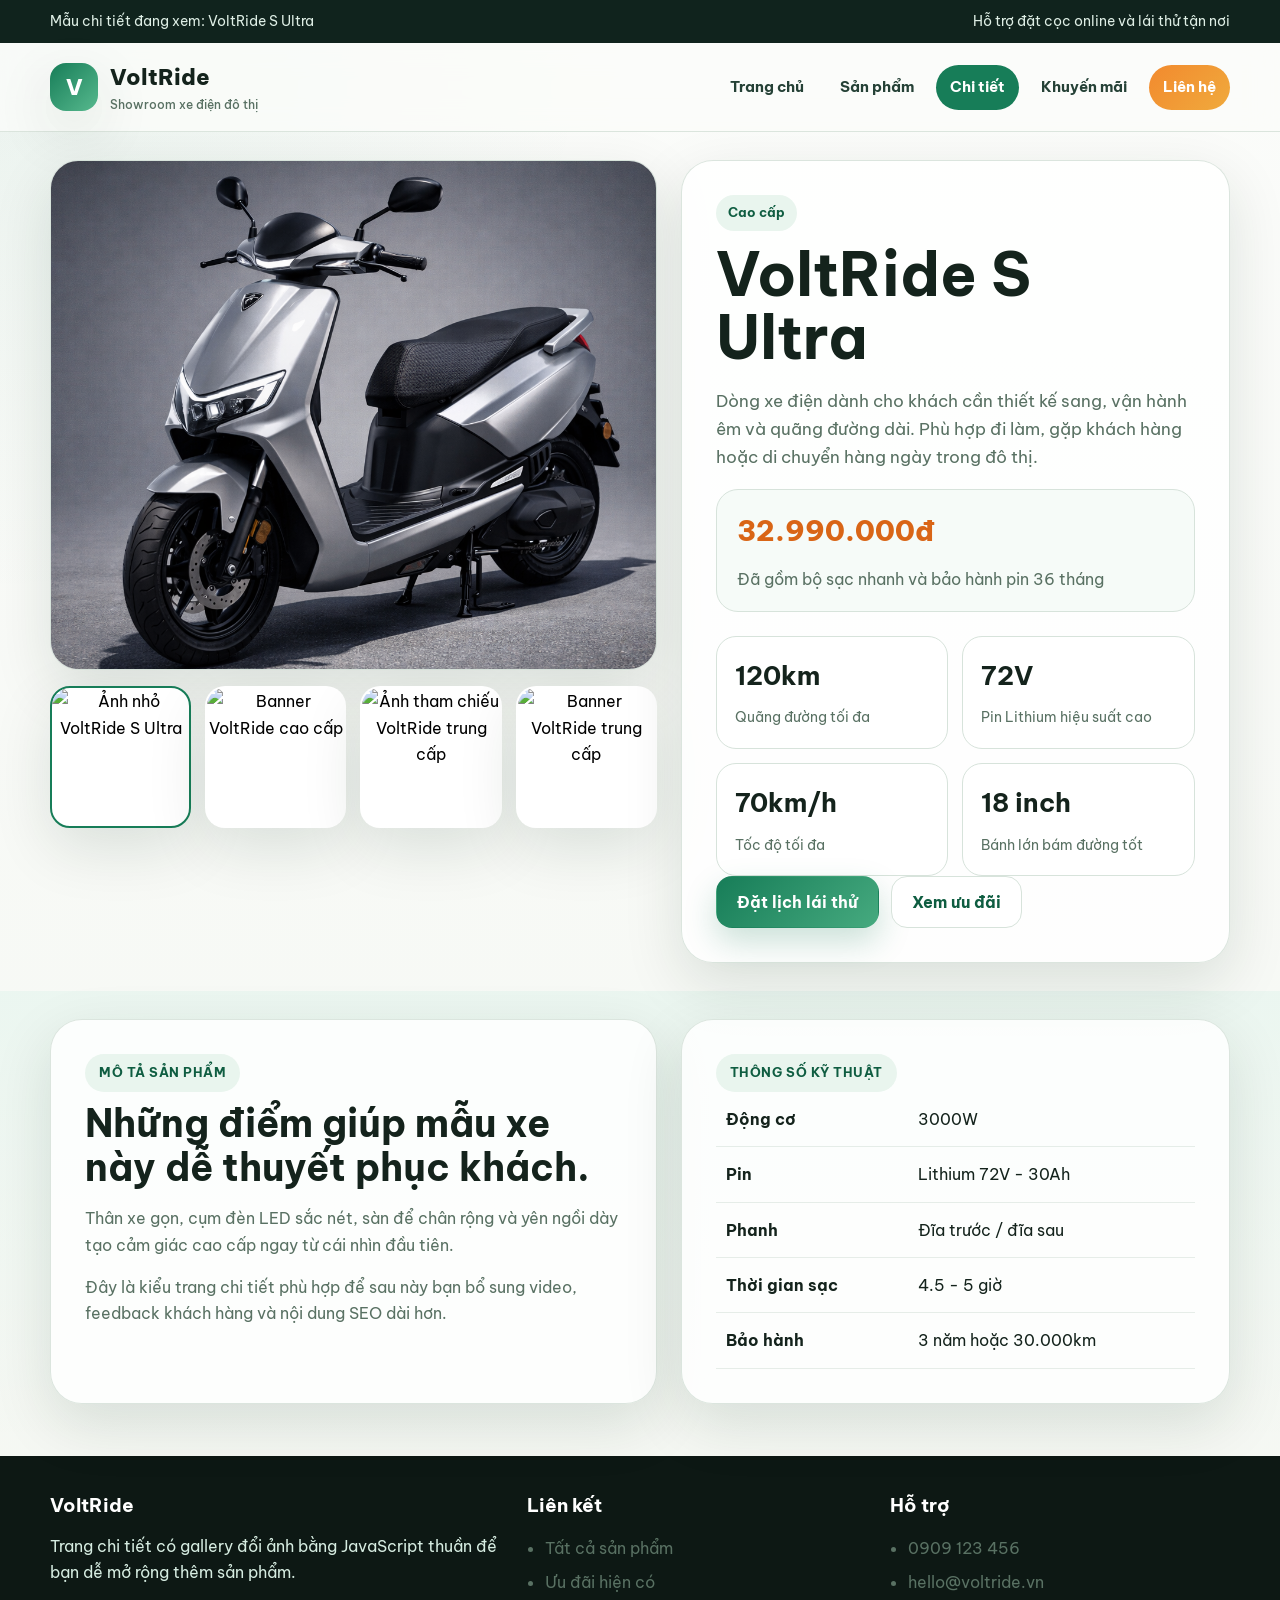
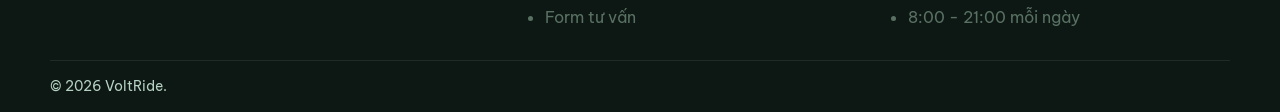
==== HTWeb-2526HK2-BaiTapLon-Nhom13/html/chi-tiet.html @ 6987d397 "Sua chua cau truc file va them README.MD" ====
﻿<!DOCTYPE html>
<html lang="vi">
<head>
  <meta charset="UTF-8">
  <meta name="viewport" content="width=device-width, initial-scale=1.0">
  <title>VoltRide | Chi tiết xe điện</title>
  <meta name="description" content="Trang chi tiết xe điện với gallery ảnh, thông số kỹ thuật, giá bán và form đăng ký nhận tư vấn.">
  <link rel="preconnect" href="https://fonts.googleapis.com">
  <link rel="preconnect" href="https://fonts.gstatic.com" crossorigin>
  <link href="https://fonts.googleapis.com/css2?family=Be+Vietnam+Pro:wght@400;500;600;700;800&display=swap" rel="stylesheet">
  <link rel="stylesheet" href="../css/style.css">
</head>
<body>
  <div class="topbar">
    <div class="container topbar-wrap">
      <p>Mẫu chi tiết đang xem: VoltRide S Ultra</p>
      <p>Hỗ trợ đặt cọc online và lái thử tận nơi</p>
    </div>
  </div>
  <header class="header">
    <div class="container nav-wrap">
      <a class="logo" href="./index.html">
        <span class="logo-mark">V</span>
        <span>VoltRide<small>Showroom xe điện đô thị</small></span>
      </a>
      <button class="menu-btn" type="button" aria-label="Mở menu">Menu</button>
      <nav class="nav">
        <a href="./index.html">Trang chủ</a>
        <a href="./san-pham.html">Sản phẩm</a>
        <a class="active" href="./chi-tiet.html">Chi tiết</a>
        <a href="./khuyen-mai.html">Khuyến mãi</a>
        <a class="nav-cta" href="./lien-he.html">Liên hệ</a>
      </nav>
    </div>
  </header>
  <main>
    <section class="section">
      <div class="container detail-grid">
        <div class="gallery-shell">
          <div class="main-photo">
            <img id="anh-lon" src="../assets/xecaocap.png" alt="VoltRide S Ultra">
          </div>
          <div class="thumb-grid">
            <button class="thumb active" type="button" data-full="../assets/xecaocap.png" data-alt="Xe điện VoltRide S Ultra góc chính diện"><img src="../images/xecaocap.png" alt="Ảnh nhỏ VoltRide S Ultra"></button>
            <button class="thumb" type="button" data-full="../assets/bannercaocap.png" data-alt="Banner xe điện cao cấp VoltRide"><img src="../images/bannercaocap.png" alt="Banner VoltRide cao cấp"></button>
            <button class="thumb" type="button" data-full="../assets/xetrungcap.png" data-alt="So sánh thân xe điện VoltRide"><img src="../images/xetrungcap.png" alt="Ảnh tham chiếu VoltRide trung cấp"></button>
            <button class="thumb" type="button" data-full="../assets/bannertrungcap.png" data-alt="Khung cảnh xe điện VoltRide"><img src="../images/bannertrungcap.png" alt="Banner VoltRide trung cấp"></button>
          </div>
        </div>
        <div class="detail-copy">
          <span class="tag">Cao cấp</span>
          <h1>VoltRide S Ultra</h1>
          <p class="lead">Dòng xe điện dành cho khách cần thiết kế sang, vận hành êm và quãng đường dài. Phù hợp đi làm, gặp khách hàng hoặc di chuyển hàng ngày trong đô thị.</p>
          <div class="price-box">
            <strong>32.990.000đ</strong>
            <span>Đã gồm bộ sạc nhanh và bảo hành pin 36 tháng</span>
          </div>
          <div class="spec-grid">
            <article><strong>120km</strong><span>Quãng đường tối đa</span></article>
            <article><strong>72V</strong><span>Pin Lithium hiệu suất cao</span></article>
            <article><strong>70km/h</strong><span>Tốc độ tối đa</span></article>
            <article><strong>18 inch</strong><span>Bánh lớn bám đường tốt</span></article>
          </div>
          <div class="card-actions">
            <a class="btn btn-primary" href="./lien-he.html">Đặt lịch lái thử</a>
            <a class="btn btn-outline" href="./khuyen-mai.html">Xem ưu đãi</a>
          </div>
        </div>
      </div>
    </section>
    <section class="section section-tint">
      <div class="container split-grid">
        <div class="content-box">
          <span class="eyebrow">Mô tả sản phẩm</span>
          <h2>Những điểm giúp mẫu xe này dễ thuyết phục khách.</h2>
          <p>Thân xe gọn, cụm đèn LED sắc nét, sàn để chân rộng và yên ngồi dày tạo cảm giác cao cấp ngay từ cái nhìn đầu tiên.</p>
          <p>Đây là kiểu trang chi tiết phù hợp để sau này bạn bổ sung video, feedback khách hàng và nội dung SEO dài hơn.</p>
        </div>
        <div class="content-box">
          <span class="eyebrow">Thông số kỹ thuật</span>
          <table class="table">
            <tbody>
              <tr><th>Động cơ</th><td>3000W</td></tr>
              <tr><th>Pin</th><td>Lithium 72V - 30Ah</td></tr>
              <tr><th>Phanh</th><td>Đĩa trước / đĩa sau</td></tr>
              <tr><th>Thời gian sạc</th><td>4.5 - 5 giờ</td></tr>
              <tr><th>Bảo hành</th><td>3 năm hoặc 30.000km</td></tr>
            </tbody>
          </table>
        </div>
      </div>
    </section>
  </main>
  <footer class="footer">
    <div class="container footer-grid">
      <div>
        <h3>VoltRide</h3>
        <p>Trang chi tiết có gallery đổi ảnh bằng JavaScript thuần để bạn dễ mở rộng thêm sản phẩm.</p>
      </div>
      <div>
        <h3>Liên kết</h3>
        <ul>
          <li><a href="./san-pham.html">Tất cả sản phẩm</a></li>
          <li><a href="./khuyen-mai.html">Ưu đãi hiện có</a></li>
          <li><a href="./lien-he.html">Form tư vấn</a></li>
        </ul>
      </div>
      <div>
        <h3>Hỗ trợ</h3>
        <ul>
          <li>0909 123 456</li>
          <li>hello@voltride.vn</li>
          <li>8:00 - 21:00 mỗi ngày</li>
        </ul>
      </div>
    </div>
    <div class="container footer-bottom">
      <p>© 2026 VoltRide.</p>
    </div>
  </footer>
  <script src="../js/main.js"></script>
</body>
</html>
---- HTWeb-2526HK2-BaiTapLon-Nhom13/css/style.css ----
﻿:root {
  --bg: #f4f7f2;
  --surface: #ffffff;
  --surface-alt: #e9f5ee;
  --text: #14231c;
  --muted: #597163;
  --line: #d7e3db;
  --brand: #177d58;
  --brand-strong: #0f5d41;
  --accent: #f28a2e;
  --navy: #10231d;
  --shadow: 0 20px 60px rgba(12, 38, 27, 0.12);
  --radius-lg: 32px;
  --radius-sm: 16px;
  --max: 1180px;
}

* {
  box-sizing: border-box;
}

html {
  scroll-behavior: smooth;
}

body {
  margin: 0;
  font-family: "Be Vietnam Pro", "Segoe UI", sans-serif;
  color: var(--text);
  background: radial-gradient(circle at top left, rgba(23, 125, 88, 0.08), transparent 28%),
    linear-gradient(180deg, #fbfcfa 0%, var(--bg) 100%);
  line-height: 1.65;
}

img {
  display: block;
  width: 100%;
}

a {
  color: inherit;
  text-decoration: none;
}

button,
input,
textarea {
  font: inherit;
}

.container {
  width: min(var(--max), calc(100% - 32px));
  margin: 0 auto;
}

.topbar {
  background: var(--navy);
  color: #deeee5;
  font-size: 14px;
}

.topbar-wrap {
  display: flex;
  justify-content: space-between;
  gap: 12px;
  padding: 10px 0;
  flex-wrap: wrap;
}

.topbar p,
.footer p,
.footer li {
  margin: 0;
}

.header {
  position: sticky;
  top: 0;
  z-index: 30;
  border-bottom: 1px solid rgba(215, 227, 219, 0.9);
  background: rgba(251, 252, 250, 0.84);
  backdrop-filter: blur(14px);
}

.nav-wrap {
  display: flex;
  align-items: center;
  justify-content: space-between;
  gap: 20px;
  padding: 16px 0;
}

.logo {
  display: inline-flex;
  align-items: center;
  gap: 12px;
  font-weight: 800;
  font-size: 22px;
}

.logo small {
  display: block;
  font-size: 12px;
  font-weight: 500;
  color: var(--muted);
}

.logo-mark {
  width: 48px;
  height: 48px;
  display: grid;
  place-items: center;
  border-radius: 16px;
  background: linear-gradient(135deg, var(--brand), #57b98e);
  color: white;
  box-shadow: var(--shadow);
}

.nav {
  display: flex;
  align-items: center;
  gap: 8px;
}

.nav a {
  padding: 10px 14px;
  border-radius: 999px;
  font-size: 15px;
  font-weight: 700;
  color: #254136;
  transition: 0.2s ease;
}

.nav a:hover,
.nav a.active {
  background: var(--brand);
  color: white;
}

.nav-cta {
  background: linear-gradient(135deg, var(--accent), #f0aa3d);
  color: white !important;
}

.menu-btn {
  display: none;
  border: 1px solid var(--line);
  background: white;
  color: var(--text);
  padding: 10px 14px;
  border-radius: 14px;
  cursor: pointer;
  font-weight: 700;
}

.hero,
.section,
.page-hero {
  padding: 28px 0;
}

.hero-grid,
.split-grid,
.detail-grid {
  display: grid;
  grid-template-columns: 1.05fr 0.95fr;
  gap: 24px;
  align-items: stretch;
}

.hero-copy,
.content-box,
.detail-copy {
  background: rgba(255, 255, 255, 0.82);
  border: 1px solid rgba(215, 227, 219, 0.9);
  border-radius: var(--radius-lg);
  padding: 34px;
  box-shadow: var(--shadow);
}

.hero-copy h1,
.page-copy h1,
.detail-copy h1 {
  margin: 12px 0 16px;
  line-height: 1.06;
  font-size: clamp(34px, 4.8vw, 60px);
}

.hero-copy p,
.section-head p,
.content-box p,
.detail-copy p,
.page-copy p {
  color: var(--muted);
}

.eyebrow {
  display: inline-flex;
  align-items: center;
  gap: 8px;
  padding: 8px 14px;
  border-radius: 999px;
  background: var(--surface-alt);
  color: var(--brand-strong);
  font-weight: 700;
  font-size: 13px;
  letter-spacing: 0.04em;
  text-transform: uppercase;
}

.eyebrow-light {
  background: rgba(255, 255, 255, 0.14);
  color: #dff8ea;
}

.hero-actions,
.card-actions {
  display: flex;
  gap: 12px;
  flex-wrap: wrap;
}

.btn {
  display: inline-flex;
  align-items: center;
  justify-content: center;
  min-height: 48px;
  padding: 12px 20px;
  border-radius: var(--radius-sm);
  border: 1px solid transparent;
  font-weight: 700;
  cursor: pointer;
  transition: transform 0.2s ease, box-shadow 0.2s ease;
}

.btn:hover {
  transform: translateY(-1px);
}

.btn-primary {
  background: linear-gradient(135deg, var(--brand), #46aa7f);
  color: white;
  box-shadow: 0 14px 32px rgba(23, 125, 88, 0.22);
}

.btn-outline {
  background: white;
  border-color: var(--line);
  color: var(--brand-strong);
}

.stats-grid,
.spec-grid {
  display: grid;
  grid-template-columns: repeat(3, 1fr);
  gap: 14px;
  margin-top: 24px;
}

.stats-grid article,
.spec-grid article,
.benefits article {
  border-radius: 20px;
  background: white;
  border: 1px solid var(--line);
  padding: 18px;
}

.stats-grid strong,
.spec-grid strong {
  display: block;
  font-size: 26px;
  margin-bottom: 6px;
}

.stats-grid span,
.spec-grid span,
.benefits span {
  color: var(--muted);
  font-size: 14px;
}

.hero-visual,
.page-banner,
.promo-card {
  position: relative;
  overflow: hidden;
  border-radius: var(--radius-lg);
  box-shadow: var(--shadow);
}

.hero-visual {
  min-height: 620px;
}

.hero-visual img,
.page-banner img,
.promo-card img,
.panel-image,
.main-photo img,
.thumb img,
.card-img img {
  width: 100%;
  height: 100%;
  object-fit: cover;
}

.floating-card,
.promo-copy {
  position: absolute;
  left: 22px;
  right: 22px;
  bottom: 22px;
  padding: 22px;
  border-radius: 24px;
  background: rgba(255, 255, 255, 0.9);
  backdrop-filter: blur(12px);
}

.floating-card h2,
.promo-copy h3,
.content-box h2,
.section-head h2 {
  margin: 10px 0 8px;
  font-size: clamp(28px, 3vw, 38px);
  line-height: 1.15;
}

.price-row,
.price-box {
  display: flex;
  justify-content: space-between;
  gap: 12px;
  align-items: end;
  flex-wrap: wrap;
  margin-top: 18px;
}

.price-row strong,
.price-box strong,
.price {
  font-size: 28px;
  font-weight: 800;
  color: #d96516;
}

.price-row a {
  font-weight: 700;
  color: var(--brand-strong);
}

.section-head {
  display: flex;
  align-items: end;
  justify-content: space-between;
  gap: 20px;
  margin-bottom: 22px;
  flex-wrap: wrap;
}

.cards {
  display: grid;
  gap: 20px;
}

.cards-3 {
  grid-template-columns: repeat(3, 1fr);
}

.card {
  border-radius: 28px;
  overflow: hidden;
  background: var(--surface);
  border: 1px solid var(--line);
  box-shadow: var(--shadow);
}

.card-img {
  aspect-ratio: 1 / 0.82;
  background: #e6efe9;
}

.card-body {
  padding: 22px;
}

.card-body h3 {
  margin: 12px 0 8px;
  font-size: 28px;
}

.feature-list,
.contact-list,
.footer ul {
  margin: 14px 0 0;
  padding-left: 18px;
  color: var(--muted);
}

.feature-list li,
.contact-list li,
.footer li {
  margin-bottom: 8px;
}

.tag {
  display: inline-flex;
  padding: 7px 12px;
  border-radius: 999px;
  background: #e9f5ee;
  color: var(--brand-strong);
  font-size: 13px;
  font-weight: 700;
}

.tag-hot {
  background: #fff1df;
  color: #b35d0d;
}

.tag-blue {
  background: #e8f4fb;
  color: #15597f;
}

.tag-soft {
  background: #f4edff;
  color: #6f4ba8;
}

.section-tint {
  background: linear-gradient(180deg, rgba(230, 245, 238, 0.7), rgba(244, 247, 242, 0.35));
}

.benefits {
  display: grid;
  gap: 14px;
  margin-top: 20px;
}

.dark-box,
.cta-box {
  background: linear-gradient(160deg, #11221c, #173a2d);
  color: white;
}

.dark-box p,
.dark-box td,
.dark-box th,
.dark-box span {
  color: #d6ece1;
}

.banner-grid {
  display: grid;
  grid-template-columns: 1fr 1fr;
  gap: 20px;
}

.promo-card {
  min-height: 360px;
}

.tall-card {
  min-height: 460px;
}

.cta-shell {
  padding-bottom: 14px;
}

.cta-box {
  border-radius: 34px;
  padding: 34px;
  box-shadow: var(--shadow);
  display: grid;
  grid-template-columns: 1fr 0.9fr;
  gap: 24px;
  align-items: center;
}

.compact-form,
.form-grid {
  display: grid;
  gap: 14px;
}

.form-grid {
  grid-template-columns: repeat(2, 1fr);
}

.full-span {
  grid-column: 1 / -1;
}

.input,
.textarea {
  width: 100%;
  border: 1px solid var(--line);
  border-radius: 16px;
  background: white;
  color: var(--text);
  padding: 14px 16px;
}

.textarea {
  min-height: 140px;
  resize: vertical;
}

.form-status {
  margin: 0;
  min-height: 24px;
  color: #d6ece1;
  font-size: 14px;
}

.page-banner {
  min-height: 380px;
}

.page-overlay {
  position: absolute;
  inset: 0;
  background: linear-gradient(90deg, rgba(10, 26, 21, 0.82), rgba(10, 26, 21, 0.22));
}

.page-copy {
  position: absolute;
  left: 30px;
  bottom: 28px;
  max-width: 620px;
  color: white;
}

.detail-grid {
  align-items: start;
}

.gallery-shell {
  display: grid;
  gap: 16px;
}

.main-photo {
  overflow: hidden;
  border-radius: 28px;
  border: 1px solid var(--line);
  background: white;
  box-shadow: var(--shadow);
}

.main-photo img {
  aspect-ratio: 1 / 0.84;
}

.thumb-grid {
  display: grid;
  grid-template-columns: repeat(4, 1fr);
  gap: 14px;
}

.thumb {
  padding: 0;
  border: 2px solid transparent;
  border-radius: 20px;
  overflow: hidden;
  background: white;
  cursor: pointer;
  box-shadow: var(--shadow);
}

.thumb img {
  aspect-ratio: 1 / 1;
}

.thumb.active {
  border-color: var(--brand);
}

.detail-copy .lead {
  font-size: 17px;
}

.price-box {
  background: #f6fbf8;
  border: 1px solid var(--line);
  border-radius: 22px;
  padding: 18px 20px;
}

.price-box span {
  color: var(--muted);
}

.spec-grid {
  grid-template-columns: repeat(2, 1fr);
}

.contact-panel {
  display: grid;
  gap: 18px;
}

.panel-image {
  border-radius: 24px;
  min-height: 240px;
}

.table {
  width: 100%;
  border-collapse: collapse;
}

.table th,
.table td {
  text-align: left;
  padding: 14px 10px;
  border-bottom: 1px solid rgba(215, 227, 219, 0.6);
}

.table thead th {
  font-size: 13px;
  text-transform: uppercase;
  letter-spacing: 0.06em;
  color: var(--muted);
}

.hero-slider-section {
  padding-top: 20px;
}

.hero-slider {
  position: relative;
  min-height: 640px;
  border-radius: 38px;
  overflow: hidden;
  box-shadow: var(--shadow);
}

.hero-slider-track {
  position: relative;
  min-height: 640px;
}

.hero-slide {
  position: absolute;
  inset: 0;
  opacity: 0;
  transform: scale(1.02);
  transition: opacity 0.55s ease, transform 0.7s ease;
  pointer-events: none;
}

.hero-slide.active {
  opacity: 1;
  transform: scale(1);
  pointer-events: auto;
}

.hero-slide img,
.hero-slide-overlay,
.hero-slide-content {
  position: absolute;
  inset: 0;
}

.hero-slide-overlay {
  background: linear-gradient(90deg, rgba(8, 22, 17, 0.82), rgba(8, 22, 17, 0.3));
}

.hero-slide-content {
  z-index: 2;
  display: flex;
  flex-direction: column;
  justify-content: end;
  align-items: start;
  gap: 12px;
  padding: 42px;
  color: white;
}

.hero-slide-content p {
  max-width: 640px;
  color: rgba(255, 255, 255, 0.86);
  margin: 0;
  font-size: 17px;
}

.hero-slide-stats {
  width: min(780px, 100%);
}

.hero-slide-stats article {
  background: rgba(255, 255, 255, 0.14);
  border-color: rgba(255, 255, 255, 0.12);
  backdrop-filter: blur(8px);
}

.hero-slide-stats strong,
.hero-slide-stats span {
  color: white;
}

.hero-outline {
  background: rgba(255, 255, 255, 0.08);
  border-color: rgba(255, 255, 255, 0.28);
  color: white;
}

.hero-slider-dots {
  position: absolute;
  z-index: 3;
  left: 42px;
  bottom: 26px;
  display: flex;
  gap: 10px;
}

.hero-dot {
  width: 12px;
  height: 12px;
  border: 0;
  border-radius: 999px;
  background: rgba(255, 255, 255, 0.34);
  cursor: pointer;
  transition: transform 0.2s ease, background 0.2s ease, width 0.2s ease;
}

.hero-dot.active {
  width: 34px;
  background: white;
}

.category-tabs {
  display: flex;
  gap: 12px;
  flex-wrap: wrap;
  margin-bottom: 18px;
}

.category-tab {
  border: 1px solid var(--line);
  background: white;
  color: var(--brand-strong);
  border-radius: 999px;
  padding: 12px 18px;
  font-weight: 700;
  cursor: pointer;
  transition: 0.2s ease;
}

.category-tab.active {
  background: var(--brand);
  color: white;
  box-shadow: 0 14px 32px rgba(23, 125, 88, 0.18);
}

.category-layout {
  display: grid;
  grid-template-columns: 1.08fr 0.92fr;
  gap: 20px;
  align-items: start;
}

.category-feature {
  display: grid;
  grid-template-columns: 1fr 0.92fr;
  gap: 0;
  min-height: 100%;
}

.category-feature-media {
  background: #eef4ef;
  min-height: 100%;
}

.category-feature-media img {
  width: 100%;
  height: 100%;
  object-fit: cover;
}

.category-feature-copy {
  padding: 28px;
}

.category-feature-copy h3 {
  margin: 12px 0 8px;
  font-size: clamp(28px, 3vw, 38px);
}

.category-feature-copy p {
  color: var(--muted);
}

.product-browser {
  align-content: start;
}

.product-choice-card {
  width: 100%;
  padding: 0;
  border: 1px solid var(--line);
  text-align: left;
  cursor: pointer;
  transition: transform 0.2s ease, border-color 0.2s ease, box-shadow 0.2s ease;
}

.product-choice-card.active {
  border-color: rgba(23, 125, 88, 0.5);
  box-shadow: 0 18px 44px rgba(23, 125, 88, 0.16);
}

.product-choice-media {
  display: block;
  aspect-ratio: 1 / 0.8;
  overflow: hidden;
  background: #edf4f0;
}

.product-choice-media img {
  width: 100%;
  height: 100%;
  object-fit: cover;
}

.product-choice-body {
  display: grid;
  gap: 10px;
  padding: 18px 18px 20px;
}

.product-choice-body strong {
  font-size: 20px;
}

.product-choice-body small {
  font-size: 16px;
  color: #d96516;
  font-weight: 800;
}

.footer {
  margin-top: 24px;
  background: #0d1814;
  color: #d6ece1;
  padding-top: 34px;
}

.footer-grid {
  display: grid;
  grid-template-columns: 1.2fr 0.9fr 0.9fr;
  gap: 24px;
}

.footer h3 {
  margin: 0 0 12px;
  color: white;
}

.footer-bottom {
  border-top: 1px solid rgba(255, 255, 255, 0.08);
  padding: 14px 0;
  margin-top: 22px;
  font-size: 14px;
  color: #b6d2c3;
}

@media (max-width: 1080px) {
  .hero-grid,
  .split-grid,
  .detail-grid,
  .cta-box,
  .banner-grid,
  .cards-3,
  .footer-grid,
  .category-layout,
  .category-feature {
    grid-template-columns: 1fr;
  }

  .hero-visual {
    min-height: 460px;
  }

  .hero-slider,
  .hero-slider-track {
    min-height: 560px;
  }
}

@media (max-width: 760px) {
  .menu-btn {
    display: inline-flex;
  }

  .nav {
    position: absolute;
    top: 78px;
    left: 16px;
    right: 16px;
    display: none;
    flex-direction: column;
    padding: 10px;
    border: 1px solid var(--line);
    border-radius: 20px;
    background: rgba(255, 255, 255, 0.98);
    box-shadow: var(--shadow);
  }

  .nav.open {
    display: flex;
  }

  .hero-copy,
  .content-box,
  .detail-copy,
  .cta-box {
    padding: 24px;
  }

  .stats-grid,
  .spec-grid,
  .form-grid,
  .thumb-grid {
    grid-template-columns: 1fr;
  }

  .page-copy {
    left: 20px;
    right: 20px;
    bottom: 20px;
  }

  .floating-card,
  .promo-copy {
    left: 16px;
    right: 16px;
    bottom: 16px;
  }

  .hero-copy h1,
  .page-copy h1,
  .detail-copy h1 {
    font-size: 36px;
  }

  .hero-slider,
  .hero-slider-track {
    min-height: 680px;
  }

  .hero-slide-content {
    padding: 24px;
    justify-content: center;
  }

  .hero-slide-content h1 {
    font-size: 36px;
    margin: 0;
  }

  .hero-slider-dots {
    left: 24px;
    bottom: 20px;
  }

  .category-feature-copy {
    padding: 22px;
  }

  .category-tabs {
    gap: 10px;
  }
}
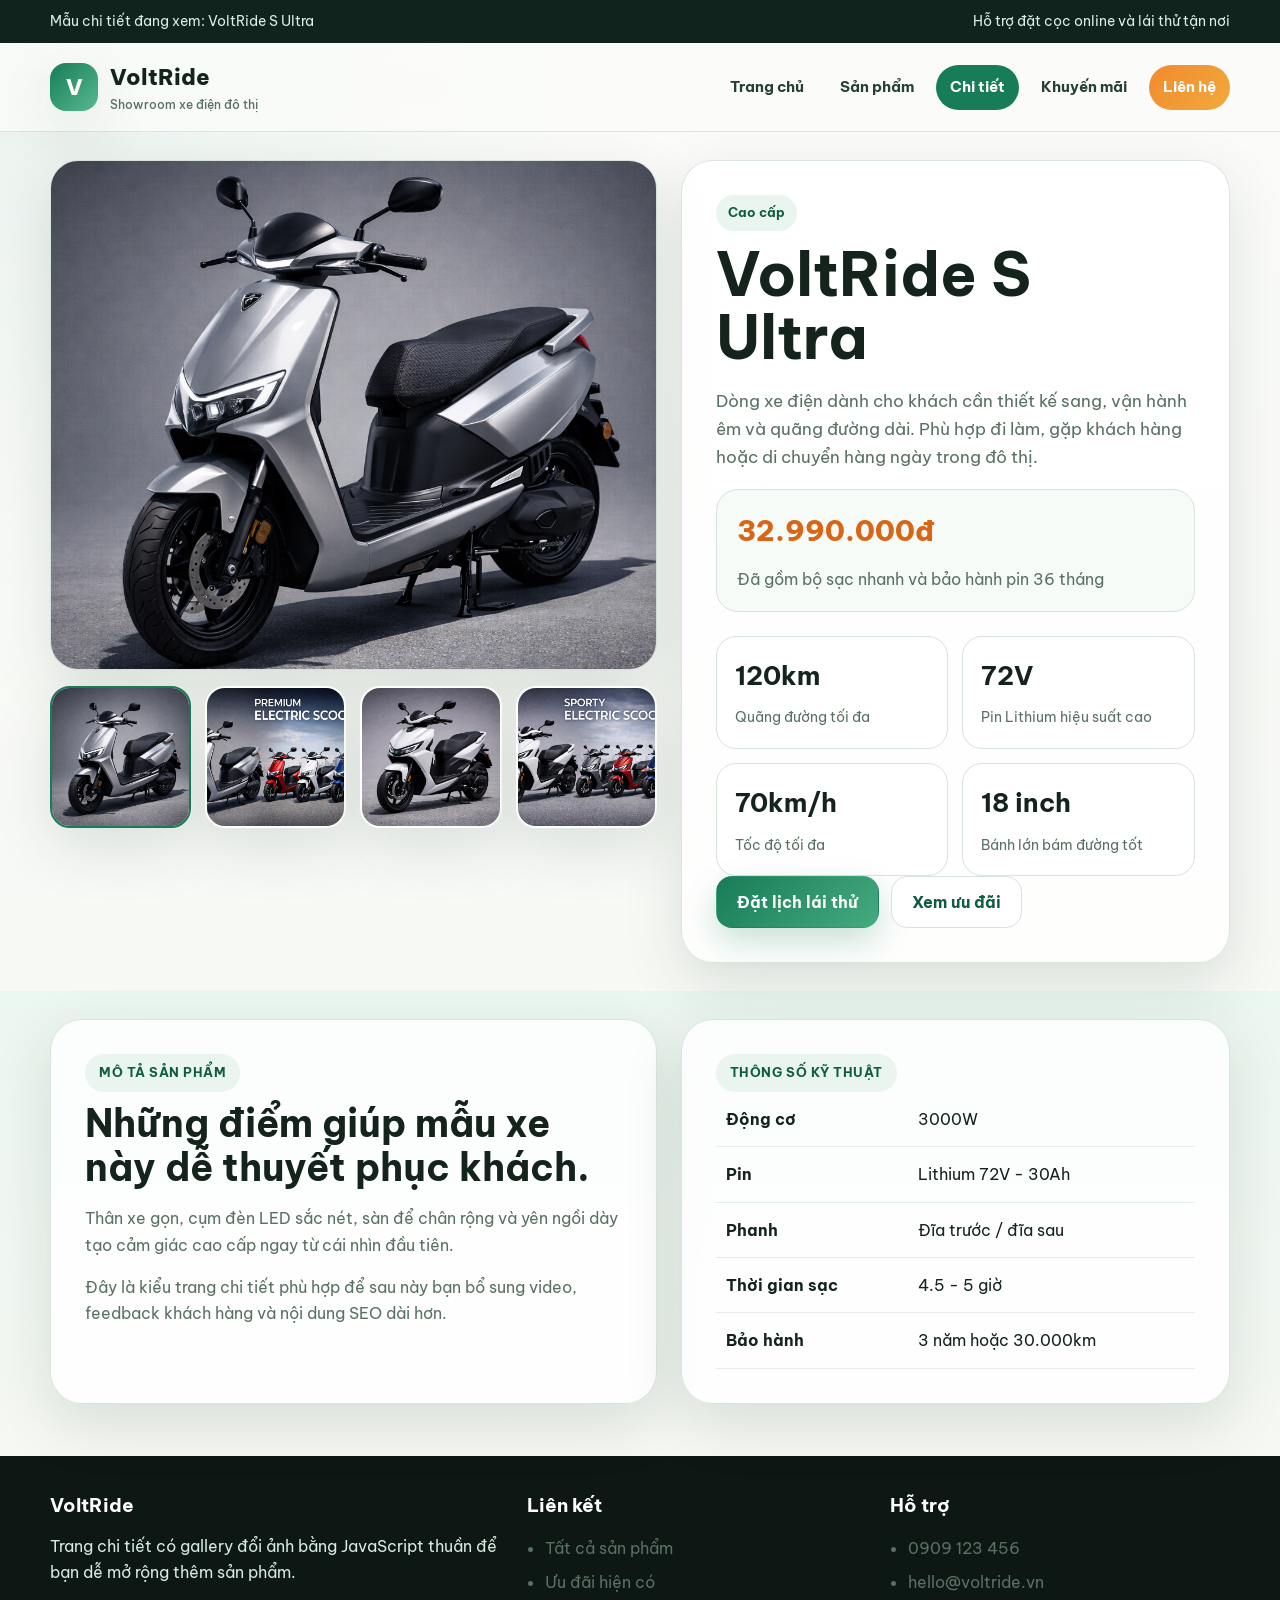
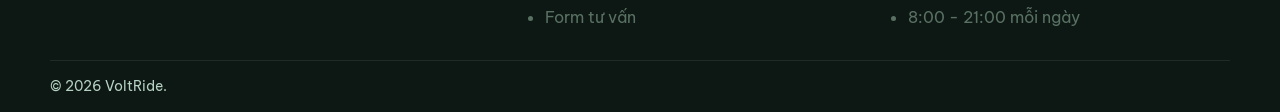
==== commit be67ce2f: "CHill" ====
--- a/HTWeb-2526HK2-BaiTapLon-Nhom13/html/chi-tiet.html
+++ b/HTWeb-2526HK2-BaiTapLon-Nhom13/html/chi-tiet.html
@@ -41,10 +41,10 @@
             <img id="anh-lon" src="../assets/xecaocap.png" alt="VoltRide S Ultra">
           </div>
           <div class="thumb-grid">
-            <button class="thumb active" type="button" data-full="../assets/xecaocap.png" data-alt="Xe điện VoltRide S Ultra góc chính diện"><img src="../images/xecaocap.png" alt="Ảnh nhỏ VoltRide S Ultra"></button>
-            <button class="thumb" type="button" data-full="../assets/bannercaocap.png" data-alt="Banner xe điện cao cấp VoltRide"><img src="../images/bannercaocap.png" alt="Banner VoltRide cao cấp"></button>
-            <button class="thumb" type="button" data-full="../assets/xetrungcap.png" data-alt="So sánh thân xe điện VoltRide"><img src="../images/xetrungcap.png" alt="Ảnh tham chiếu VoltRide trung cấp"></button>
-            <button class="thumb" type="button" data-full="../assets/bannertrungcap.png" data-alt="Khung cảnh xe điện VoltRide"><img src="../images/bannertrungcap.png" alt="Banner VoltRide trung cấp"></button>
+            <button class="thumb active" type="button" data-full="../assets/xecaocap.png" data-alt="Xe điện VoltRide S Ultra góc chính diện"><img src="../assets/xecaocap.png" alt="Ảnh nhỏ VoltRide S Ultra"></button>
+            <button class="thumb" type="button" data-full="../assets/bannercaocap.png" data-alt="Banner xe điện cao cấp VoltRide"><img src="../assets/bannercaocap.png" alt="Banner VoltRide cao cấp"></button>
+            <button class="thumb" type="button" data-full="../assets/xetrungcap.png" data-alt="So sánh thân xe điện VoltRide"><img src="../assets/xetrungcap.png" alt="Ảnh tham chiếu VoltRide trung cấp"></button>
+            <button class="thumb" type="button" data-full="../assets/bannertrungcap.png" data-alt="Khung cảnh xe điện VoltRide"><img src="../assets/bannertrungcap.png" alt="Banner VoltRide trung cấp"></button>
           </div>
         </div>
         <div class="detail-copy">
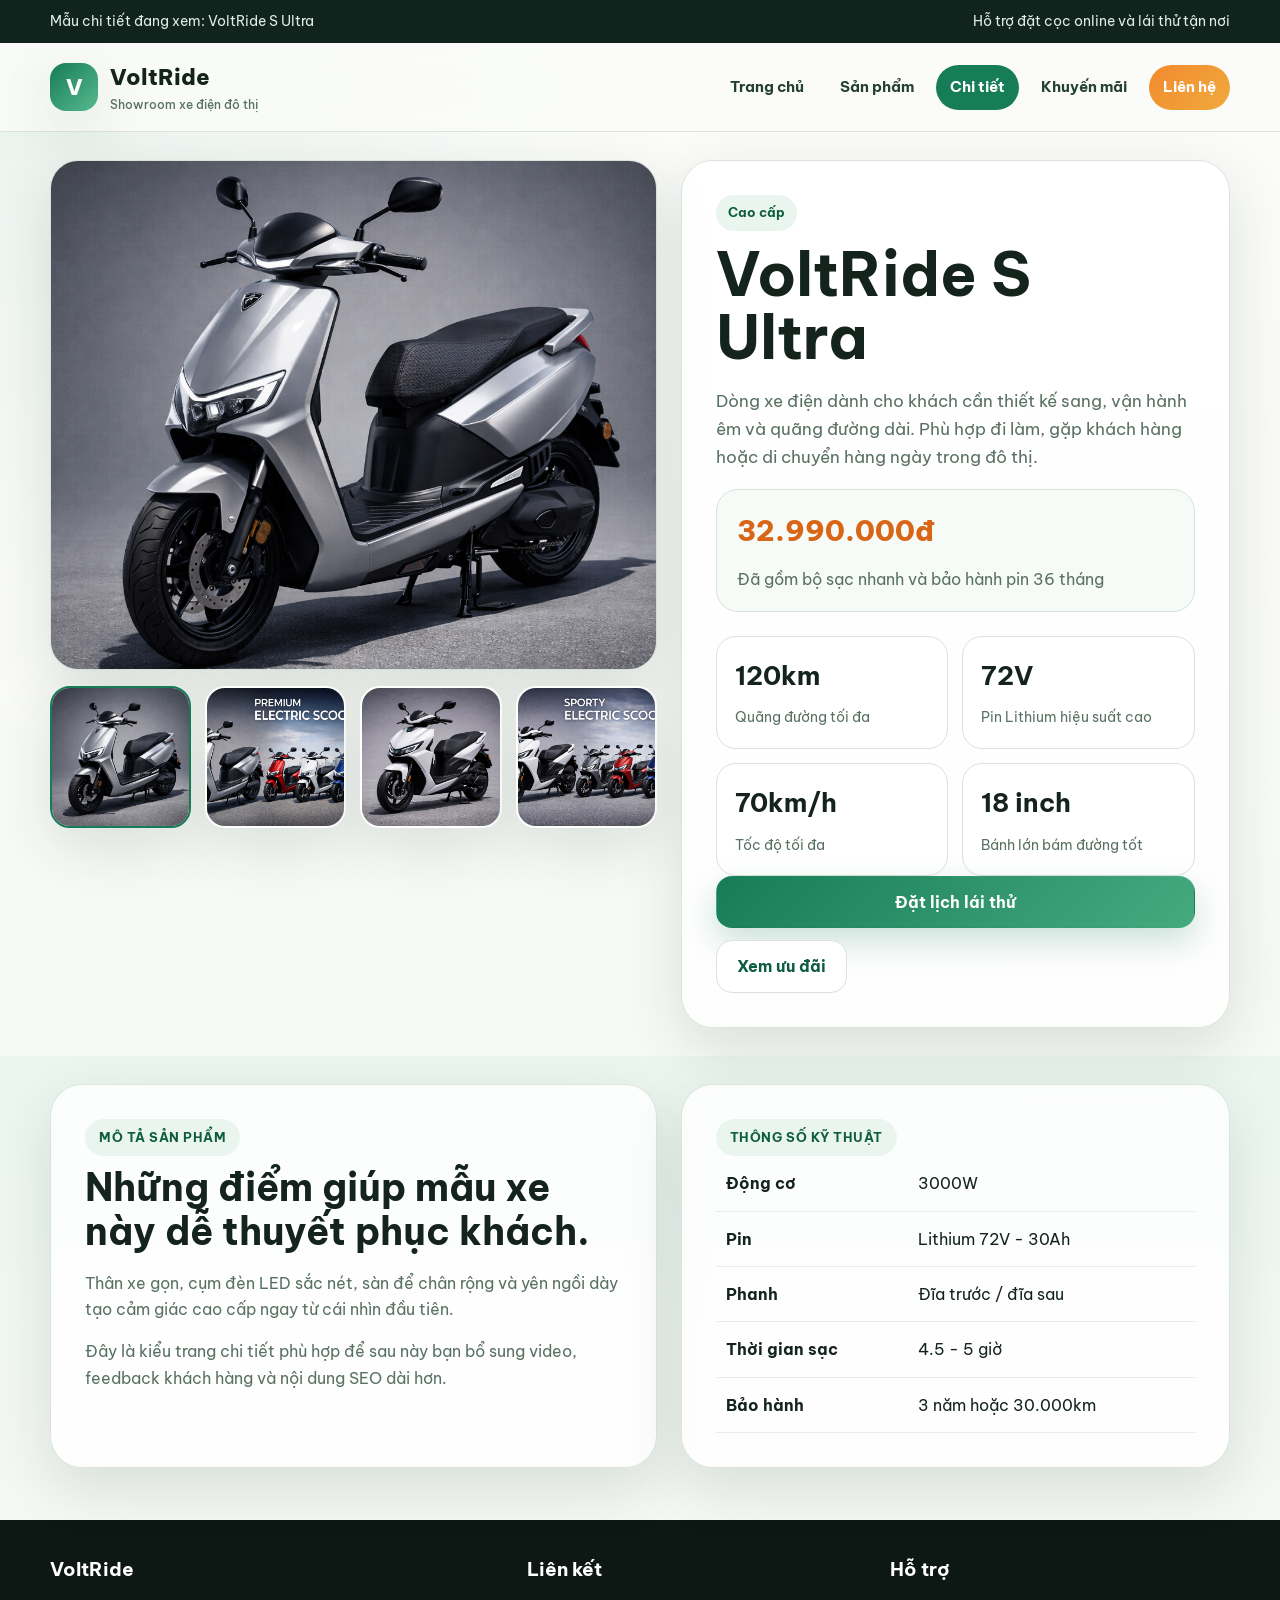
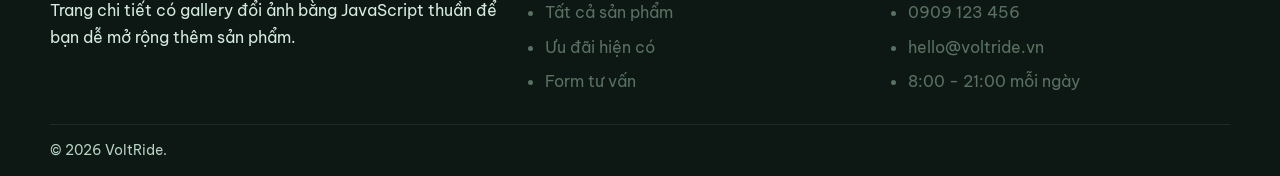
==== commit 1a723f17: "Cap nhat lai regex cho web" ====
--- a/HTWeb-2526HK2-BaiTapLon-Nhom13/html/chi-tiet.html
+++ b/HTWeb-2526HK2-BaiTapLon-Nhom13/html/chi-tiet.html
@@ -1,15 +1,19 @@
 ﻿<!DOCTYPE html>
 <html lang="vi">
+
 <head>
   <meta charset="UTF-8">
   <meta name="viewport" content="width=device-width, initial-scale=1.0">
   <title>VoltRide | Chi tiết xe điện</title>
-  <meta name="description" content="Trang chi tiết xe điện với gallery ảnh, thông số kỹ thuật, giá bán và form đăng ký nhận tư vấn.">
+  <meta name="description"
+    content="Trang chi tiết xe điện với gallery ảnh, thông số kỹ thuật, giá bán và form đăng ký nhận tư vấn.">
   <link rel="preconnect" href="https://fonts.googleapis.com">
   <link rel="preconnect" href="https://fonts.gstatic.com" crossorigin>
-  <link href="https://fonts.googleapis.com/css2?family=Be+Vietnam+Pro:wght@400;500;600;700;800&display=swap" rel="stylesheet">
+  <link href="https://fonts.googleapis.com/css2?family=Be+Vietnam+Pro:wght@400;500;600;700;800&display=swap"
+    rel="stylesheet">
   <link rel="stylesheet" href="../css/style.css">
 </head>
+
 <body>
   <div class="topbar">
     <div class="container topbar-wrap">
@@ -38,19 +42,28 @@
       <div class="container detail-grid">
         <div class="gallery-shell">
           <div class="main-photo">
-            <img id="anh-lon" src="../assets/xecaocap.png" alt="VoltRide S Ultra">
+            <img id="anh-lon" src="../images/xecaocap.png" alt="VoltRide S Ultra">
           </div>
           <div class="thumb-grid">
-            <button class="thumb active" type="button" data-full="../assets/xecaocap.png" data-alt="Xe điện VoltRide S Ultra góc chính diện"><img src="../assets/xecaocap.png" alt="Ảnh nhỏ VoltRide S Ultra"></button>
-            <button class="thumb" type="button" data-full="../assets/bannercaocap.png" data-alt="Banner xe điện cao cấp VoltRide"><img src="../assets/bannercaocap.png" alt="Banner VoltRide cao cấp"></button>
-            <button class="thumb" type="button" data-full="../assets/xetrungcap.png" data-alt="So sánh thân xe điện VoltRide"><img src="../assets/xetrungcap.png" alt="Ảnh tham chiếu VoltRide trung cấp"></button>
-            <button class="thumb" type="button" data-full="../assets/bannertrungcap.png" data-alt="Khung cảnh xe điện VoltRide"><img src="../assets/bannertrungcap.png" alt="Banner VoltRide trung cấp"></button>
+            <button class="thumb active" type="button" data-full="../images/xecaocap.png"
+              data-alt="Xe điện VoltRide S Ultra góc chính diện"><img src="../images/xecaocap.png"
+                alt="Ảnh nhỏ VoltRide S Ultra"></button>
+            <button class="thumb" type="button" data-full="../images/bannercaocap.png"
+              data-alt="Banner xe điện cao cấp VoltRide"><img src="../images/bannercaocap.png"
+                alt="Banner VoltRide cao cấp"></button>
+            <button class="thumb" type="button" data-full="../images/xetrungcap.png"
+              data-alt="So sánh thân xe điện VoltRide"><img src="../images/xetrungcap.png"
+                alt="Ảnh tham chiếu VoltRide trung cấp"></button>
+            <button class="thumb" type="button" data-full="../images/bannertrungcap.png"
+              data-alt="Khung cảnh xe điện VoltRide"><img src="../images/bannertrungcap.png"
+                alt="Banner VoltRide trung cấp"></button>
           </div>
         </div>
         <div class="detail-copy">
           <span class="tag">Cao cấp</span>
           <h1>VoltRide S Ultra</h1>
-          <p class="lead">Dòng xe điện dành cho khách cần thiết kế sang, vận hành êm và quãng đường dài. Phù hợp đi làm, gặp khách hàng hoặc di chuyển hàng ngày trong đô thị.</p>
+          <p class="lead">Dòng xe điện dành cho khách cần thiết kế sang, vận hành êm và quãng đường dài. Phù hợp đi làm,
+            gặp khách hàng hoặc di chuyển hàng ngày trong đô thị.</p>
           <div class="price-box">
             <strong>32.990.000đ</strong>
             <span>Đã gồm bộ sạc nhanh và bảo hành pin 36 tháng</span>
@@ -73,18 +86,35 @@
         <div class="content-box">
           <span class="eyebrow">Mô tả sản phẩm</span>
           <h2>Những điểm giúp mẫu xe này dễ thuyết phục khách.</h2>
-          <p>Thân xe gọn, cụm đèn LED sắc nét, sàn để chân rộng và yên ngồi dày tạo cảm giác cao cấp ngay từ cái nhìn đầu tiên.</p>
-          <p>Đây là kiểu trang chi tiết phù hợp để sau này bạn bổ sung video, feedback khách hàng và nội dung SEO dài hơn.</p>
+          <p>Thân xe gọn, cụm đèn LED sắc nét, sàn để chân rộng và yên ngồi dày tạo cảm giác cao cấp ngay từ cái nhìn
+            đầu tiên.</p>
+          <p>Đây là kiểu trang chi tiết phù hợp để sau này bạn bổ sung video, feedback khách hàng và nội dung SEO dài
+            hơn.</p>
         </div>
         <div class="content-box">
           <span class="eyebrow">Thông số kỹ thuật</span>
           <table class="table">
             <tbody>
-              <tr><th>Động cơ</th><td>3000W</td></tr>
-              <tr><th>Pin</th><td>Lithium 72V - 30Ah</td></tr>
-              <tr><th>Phanh</th><td>Đĩa trước / đĩa sau</td></tr>
-              <tr><th>Thời gian sạc</th><td>4.5 - 5 giờ</td></tr>
-              <tr><th>Bảo hành</th><td>3 năm hoặc 30.000km</td></tr>
+              <tr>
+                <th>Động cơ</th>
+                <td>3000W</td>
+              </tr>
+              <tr>
+                <th>Pin</th>
+                <td>Lithium 72V - 30Ah</td>
+              </tr>
+              <tr>
+                <th>Phanh</th>
+                <td>Đĩa trước / đĩa sau</td>
+              </tr>
+              <tr>
+                <th>Thời gian sạc</th>
+                <td>4.5 - 5 giờ</td>
+              </tr>
+              <tr>
+                <th>Bảo hành</th>
+                <td>3 năm hoặc 30.000km</td>
+              </tr>
             </tbody>
           </table>
         </div>
@@ -120,4 +150,5 @@
   </footer>
   <script src="../js/main.js"></script>
 </body>
-</html>
+
+</html>
--- a/HTWeb-2526HK2-BaiTapLon-Nhom13/css/style.css
+++ b/HTWeb-2526HK2-BaiTapLon-Nhom13/css/style.css
@@ -27,8 +27,7 @@
   margin: 0;
   font-family: "Be Vietnam Pro", "Segoe UI", sans-serif;
   color: var(--text);
-  background: radial-gradient(circle at top left, rgba(23, 125, 88, 0.08), transparent 28%),
-    linear-gradient(180deg, #fbfcfa 0%, var(--bg) 100%);
+  background: radial-gradient(circle at top left, rgba(23, 125, 88, 0.08), transparent 28%), linear-gradient(180deg, #fbfcfa 0%, var(--bg) 100%);
   line-height: 1.65;
 }
 
@@ -241,7 +240,9 @@
   background: linear-gradient(135deg, var(--brand), #46aa7f);
   color: white;
   box-shadow: 0 14px 32px rgba(23, 125, 88, 0.22);
-}
+  width: 100%;
+}
+
 
 .btn-outline {
   background: white;
@@ -868,6 +869,7 @@
 }
 
 @media (max-width: 1080px) {
+
   .hero-grid,
   .split-grid,
   .detail-grid,
